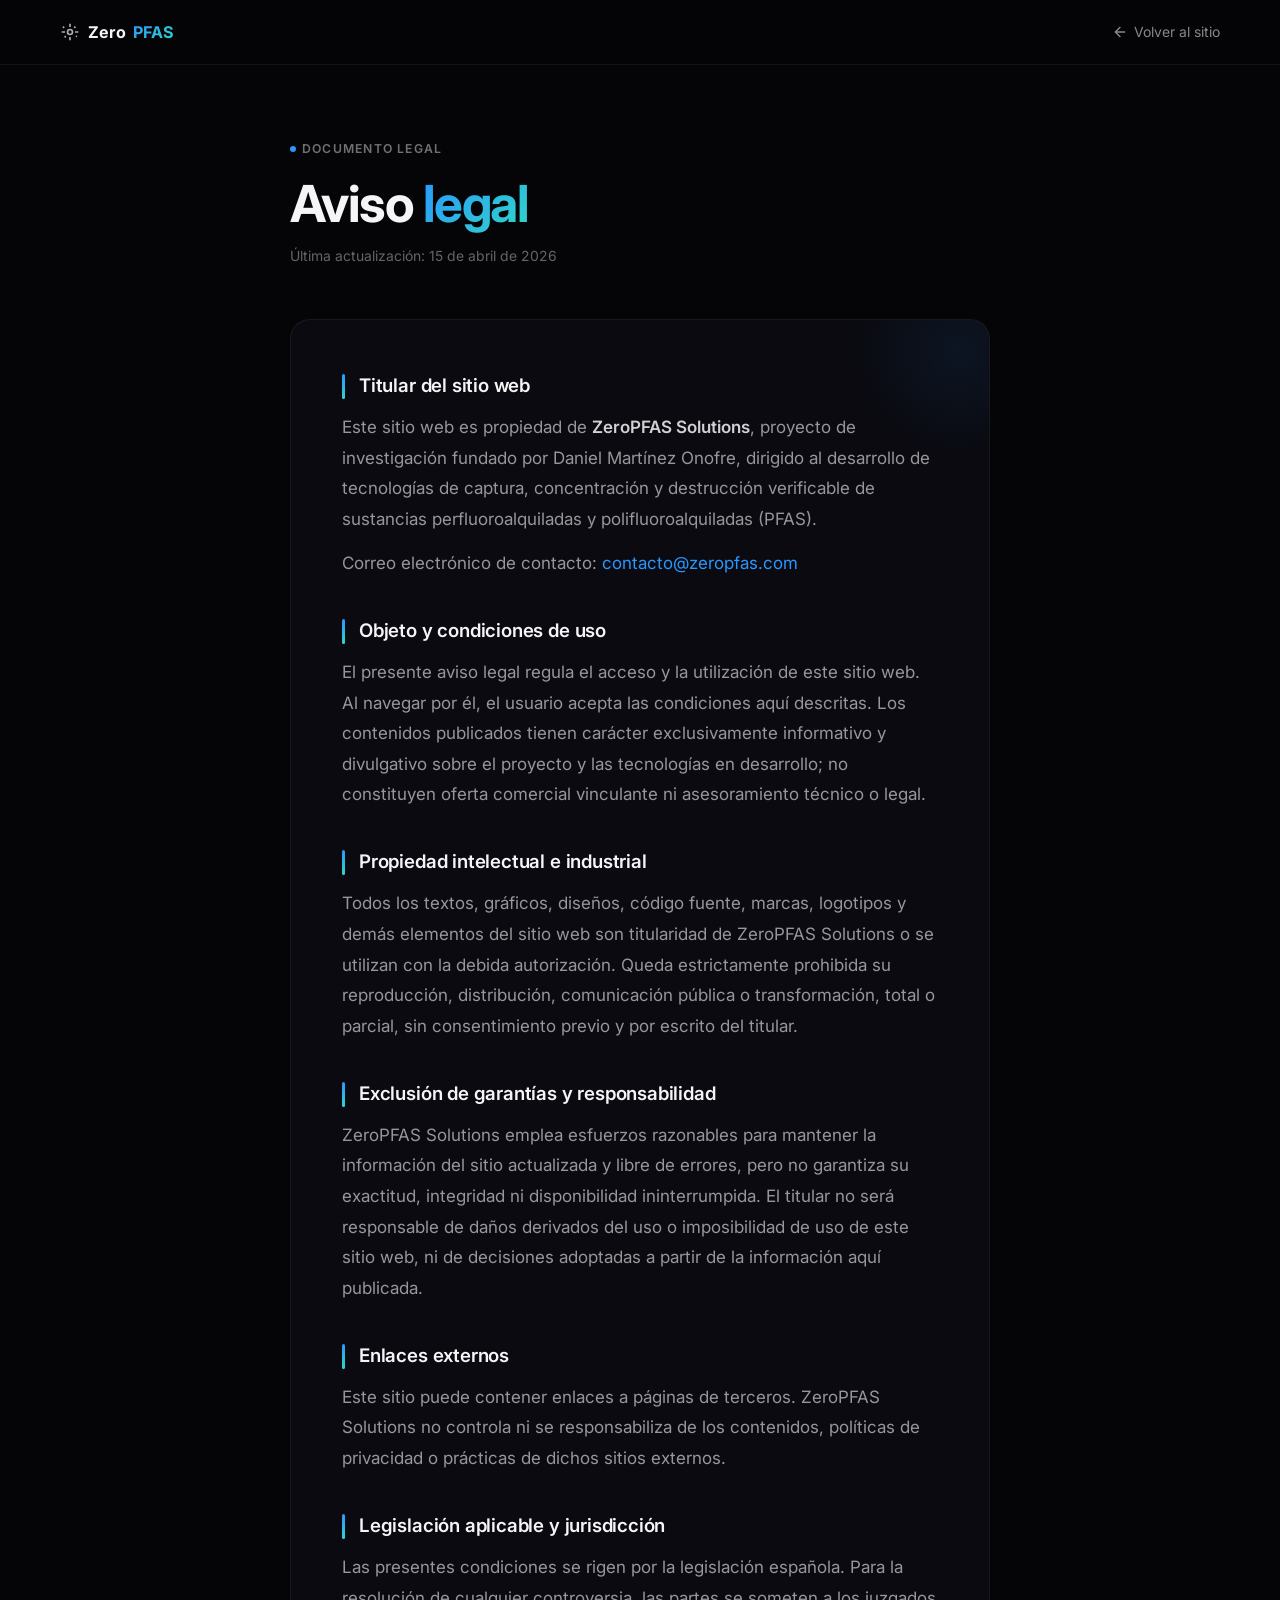
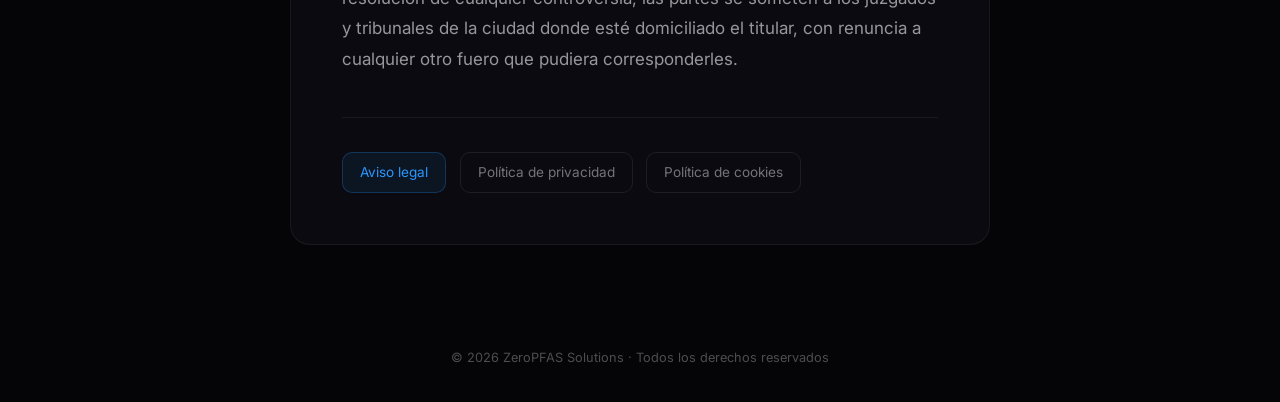
==== aviso-legal.html @ 049c4868 "Cambios" ====
<!DOCTYPE html>
<html lang="es">
<head>
  <meta charset="UTF-8">
  <meta name="viewport" content="width=device-width, initial-scale=1.0">
  <title>Aviso Legal — ZeroPFAS Solutions</title>
  <meta name="description" content="Aviso legal, condiciones de uso y propiedad intelectual de ZeroPFAS Solutions.">
  <meta name="theme-color" content="#050508">
  <link rel="icon" href="data:image/svg+xml,<svg xmlns='http://www.w3.org/2000/svg' viewBox='0 0 100 100'><text y='.9em' font-size='90'>💧</text></svg>">
  <link rel="preconnect" href="https://fonts.googleapis.com">
  <link rel="preconnect" href="https://fonts.gstatic.com" crossorigin>
  <link href="https://fonts.googleapis.com/css2?family=Inter:wght@300;400;500;600;700&display=swap" rel="stylesheet">
  <style>
    *, *::before, *::after { box-sizing: border-box; margin: 0; padding: 0; }
    html { scroll-behavior: smooth; font-size: 17px; -webkit-font-smoothing: antialiased; }
    body { font-family: 'Inter', -apple-system, BlinkMacSystemFont, sans-serif; background: #050508; color: #f5f5f7; line-height: 1.65; overflow-x: hidden; }
    a { color: inherit; text-decoration: none; }

    /* — Navbar mini — */
    .legal-nav { position: fixed; top: 0; left: 0; width: 100%; z-index: 100; background: rgba(5,5,8,.82); backdrop-filter: blur(18px); -webkit-backdrop-filter: blur(18px); border-bottom: 1px solid rgba(255,255,255,.06); }
    .legal-nav__inner { max-width: 1240px; margin: 0 auto; padding: 0 clamp(20px,4vw,40px); height: 64px; display: flex; align-items: center; justify-content: space-between; }
    .legal-nav__logo { display: flex; align-items: center; gap: 8px; font-weight: 700; font-size: .95rem; letter-spacing: -.01em; }
    .legal-nav__logo svg { opacity: .7; }
    .legal-nav__logo .zero { color: #f5f5f7; }
    .legal-nav__logo .pfas { background: linear-gradient(135deg, #2997ff, #30d5c8); -webkit-background-clip: text; -webkit-text-fill-color: transparent; background-clip: text; }
    .legal-nav__back { font-size: .82rem; color: rgba(245,245,247,.55); transition: color .2s; display: flex; align-items: center; gap: 6px; }
    .legal-nav__back:hover { color: #f5f5f7; }
    .legal-nav__back svg { transition: transform .2s; }
    .legal-nav__back:hover svg { transform: translateX(-3px); }

    /* — Layout — */
    .legal-wrap { max-width: 780px; margin: 0 auto; padding: calc(64px + 4rem) clamp(20px,4vw,40px) 4rem; }

    /* — Header — */
    .legal-header { margin-bottom: 3rem; }
    .legal-header__badge { display: inline-flex; align-items: center; gap: 6px; font-size: .72rem; font-weight: 600; text-transform: uppercase; letter-spacing: .1em; color: rgba(245,245,247,.45); margin-bottom: 1rem; }
    .legal-header__badge::before { content: ''; width: 6px; height: 6px; border-radius: 50%; background: #2997ff; }
    .legal-header h1 { font-size: clamp(2rem, 5vw, 3rem); font-weight: 700; letter-spacing: -.03em; line-height: 1.1; margin-bottom: .75rem; }
    .legal-header h1 span { background: linear-gradient(135deg, #2997ff, #30d5c8); -webkit-background-clip: text; -webkit-text-fill-color: transparent; background-clip: text; }
    .legal-header__date { font-size: .82rem; color: rgba(245,245,247,.4); }

    /* — Content card — */
    .legal-card { background: rgba(14,14,22,.65); border: 1px solid rgba(255,255,255,.06); border-radius: 20px; padding: clamp(2rem,4vw,3rem); position: relative; overflow: hidden; }
    .legal-card::before { content: ''; position: absolute; top: -80px; right: -80px; width: 220px; height: 220px; background: radial-gradient(circle, rgba(41,151,255,.08) 0%, transparent 70%); pointer-events: none; }
    .legal-card h2 { font-size: 1.1rem; font-weight: 600; color: #f5f5f7; margin: 2.2rem 0 .6rem; letter-spacing: -.01em; position: relative; padding-left: 1rem; }
    .legal-card h2::before { content: ''; position: absolute; left: 0; top: 3px; width: 3px; height: calc(100% - 6px); border-radius: 2px; background: linear-gradient(180deg, #2997ff, #30d5c8); }
    .legal-card h2:first-child { margin-top: 0; }
    .legal-card p { color: rgba(245,245,247,.6); line-height: 1.8; margin-bottom: .8rem; }
    .legal-card ul { margin: .5rem 0 1rem 1.2rem; }
    .legal-card li { color: rgba(245,245,247,.6); line-height: 1.8; margin-bottom: .4rem; list-style: none; position: relative; padding-left: 1rem; }
    .legal-card li::before { content: ''; position: absolute; left: 0; top: .7em; width: 5px; height: 5px; border-radius: 50%; background: rgba(41,151,255,.5); }
    .legal-card a { color: #2997ff; transition: color .2s; }
    .legal-card a:hover { color: #30d5c8; }
    .legal-card strong { color: rgba(245,245,247,.85); font-weight: 600; }

    /* — Cross-links — */
    .legal-links { display: flex; flex-wrap: wrap; gap: .8rem; margin-top: 2.5rem; padding-top: 2rem; border-top: 1px solid rgba(255,255,255,.06); }
    .legal-links a { font-size: .8rem; color: rgba(245,245,247,.45); padding: .5rem 1rem; border: 1px solid rgba(255,255,255,.08); border-radius: 10px; transition: all .25s; }
    .legal-links a:hover { color: #f5f5f7; border-color: rgba(41,151,255,.3); background: rgba(41,151,255,.06); }
    .legal-links a.active { color: #2997ff; border-color: rgba(41,151,255,.25); background: rgba(41,151,255,.08); pointer-events: none; }

    /* — Footer mini — */
    .legal-footer { text-align: center; padding: 2rem 1rem; font-size: .75rem; color: rgba(245,245,247,.3); }
  </style>
</head>
<body>

<!-- Navbar -->
<nav class="legal-nav">
  <div class="legal-nav__inner">
    <a href="index.html" class="legal-nav__logo">
      <svg width="20" height="20" viewBox="0 0 24 24" fill="none" stroke="currentColor" stroke-width="2"><circle cx="12" cy="12" r="3"/><path d="M12 2v4m0 12v4M2 12h4m12 0h4m-3.5-6.5L17 7m-10 10-1.5 1.5M20.5 17.5 19 17M5 7 3.5 5.5"/></svg>
      <span class="zero">Zero</span><span class="pfas">PFAS</span>
    </a>
    <a href="index.html" class="legal-nav__back">
      <svg width="16" height="16" viewBox="0 0 24 24" fill="none" stroke="currentColor" stroke-width="2" stroke-linecap="round" stroke-linejoin="round"><path d="M19 12H5m7-7-7 7 7 7"/></svg>
      Volver al sitio
    </a>
  </div>
</nav>

<main class="legal-wrap">
  <!-- Header -->
  <header class="legal-header">
    <div class="legal-header__badge">Documento legal</div>
    <h1>Aviso <span>legal</span></h1>
    <p class="legal-header__date">Última actualización: 15 de abril de 2026</p>
  </header>

  <!-- Content -->
  <div class="legal-card">
    <h2>Titular del sitio web</h2>
    <p>Este sitio web es propiedad de <strong>ZeroPFAS Solutions</strong>, proyecto de investigación fundado por Daniel Martínez Onofre, dirigido al desarrollo de tecnologías de captura, concentración y destrucción verificable de sustancias perfluoroalquiladas y polifluoroalquiladas (PFAS).</p>
    <p>Correo electrónico de contacto: <a href="mailto:contacto@zeropfas.com">contacto@zeropfas.com</a></p>

    <h2>Objeto y condiciones de uso</h2>
    <p>El presente aviso legal regula el acceso y la utilización de este sitio web. Al navegar por él, el usuario acepta las condiciones aquí descritas. Los contenidos publicados tienen carácter exclusivamente informativo y divulgativo sobre el proyecto y las tecnologías en desarrollo; no constituyen oferta comercial vinculante ni asesoramiento técnico o legal.</p>

    <h2>Propiedad intelectual e industrial</h2>
    <p>Todos los textos, gráficos, diseños, código fuente, marcas, logotipos y demás elementos del sitio web son titularidad de ZeroPFAS Solutions o se utilizan con la debida autorización. Queda estrictamente prohibida su reproducción, distribución, comunicación pública o transformación, total o parcial, sin consentimiento previo y por escrito del titular.</p>

    <h2>Exclusión de garantías y responsabilidad</h2>
    <p>ZeroPFAS Solutions emplea esfuerzos razonables para mantener la información del sitio actualizada y libre de errores, pero no garantiza su exactitud, integridad ni disponibilidad ininterrumpida. El titular no será responsable de daños derivados del uso o imposibilidad de uso de este sitio web, ni de decisiones adoptadas a partir de la información aquí publicada.</p>

    <h2>Enlaces externos</h2>
    <p>Este sitio puede contener enlaces a páginas de terceros. ZeroPFAS Solutions no controla ni se responsabiliza de los contenidos, políticas de privacidad o prácticas de dichos sitios externos.</p>

    <h2>Legislación aplicable y jurisdicción</h2>
    <p>Las presentes condiciones se rigen por la legislación española. Para la resolución de cualquier controversia, las partes se someten a los juzgados y tribunales de la ciudad donde esté domiciliado el titular, con renuncia a cualquier otro fuero que pudiera corresponderles.</p>

    <!-- Cross-navigation -->
    <div class="legal-links">
      <a class="active">Aviso legal</a>
      <a href="privacidad.html">Política de privacidad</a>
      <a href="cookies.html">Política de cookies</a>
    </div>
  </div>
</main>

<footer class="legal-footer">
  <p>&copy; 2026 ZeroPFAS Solutions · Todos los derechos reservados</p>
</footer>

</body>
</html>
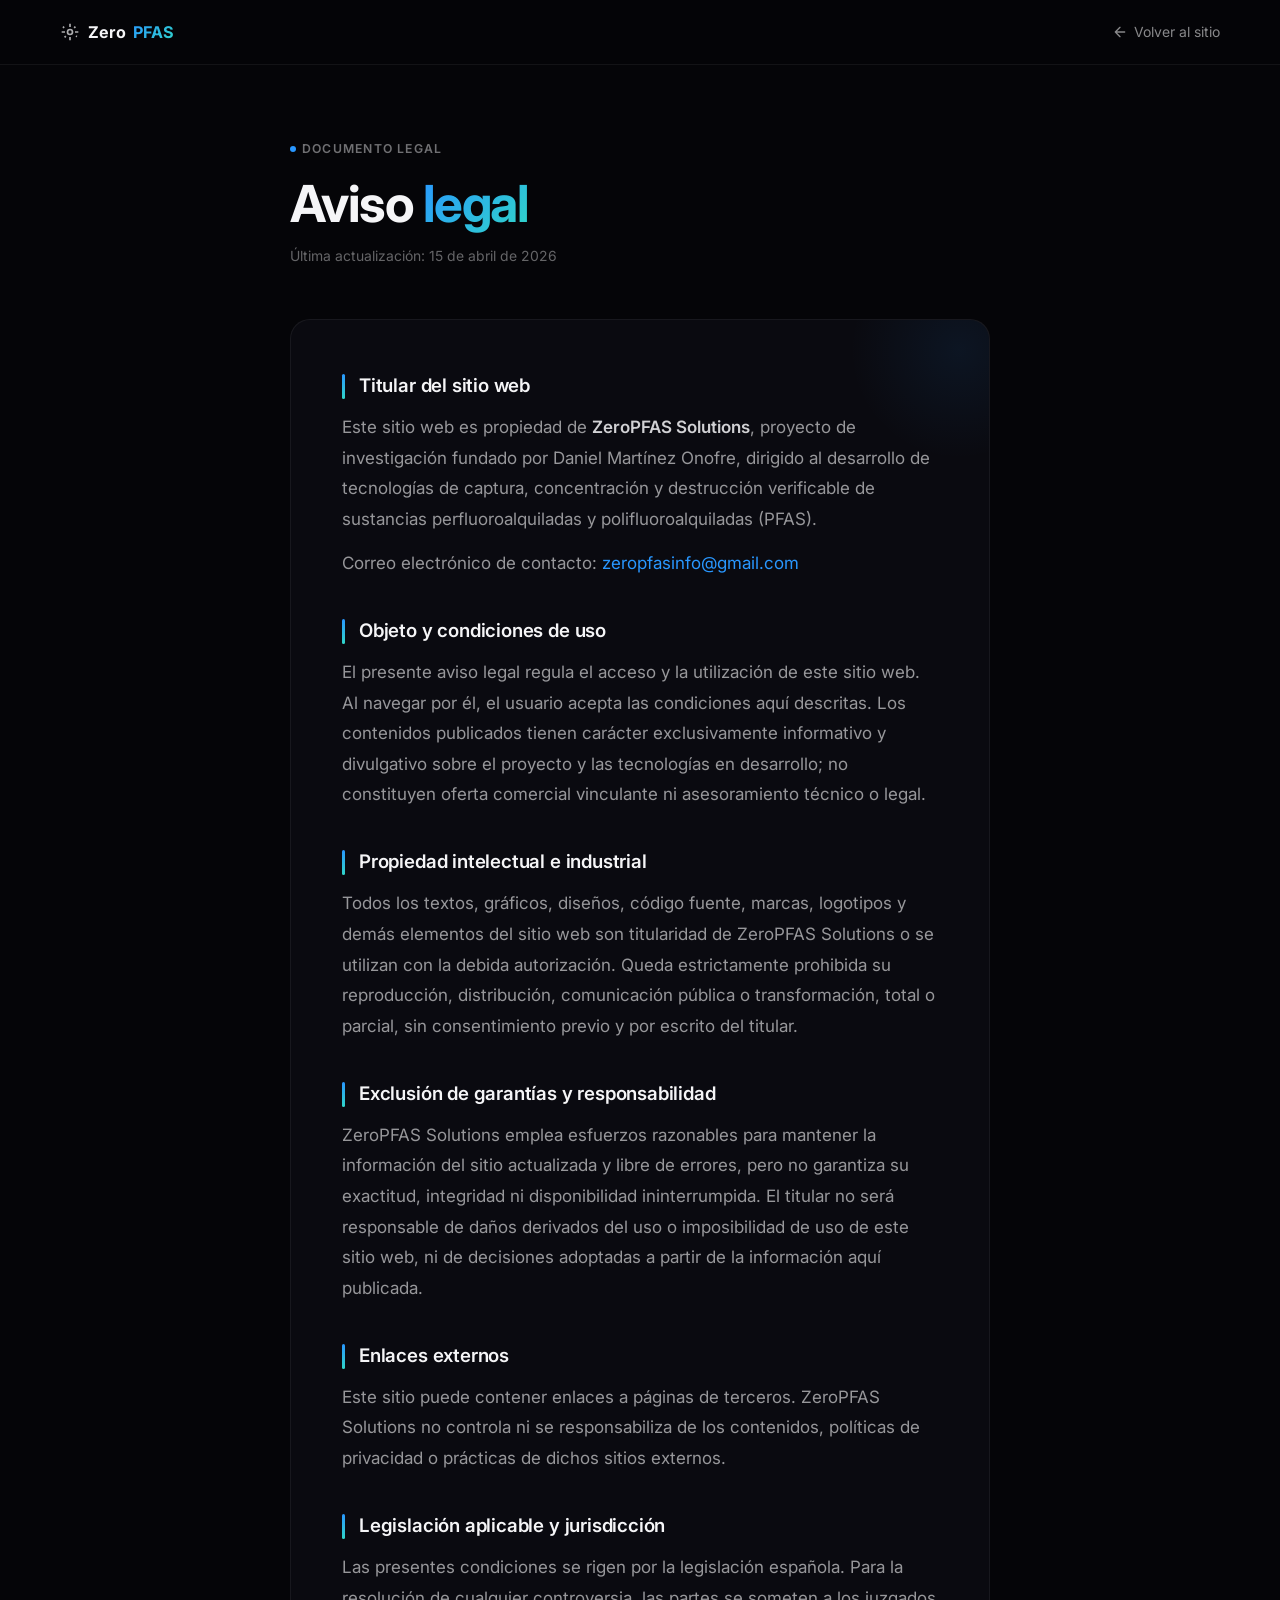
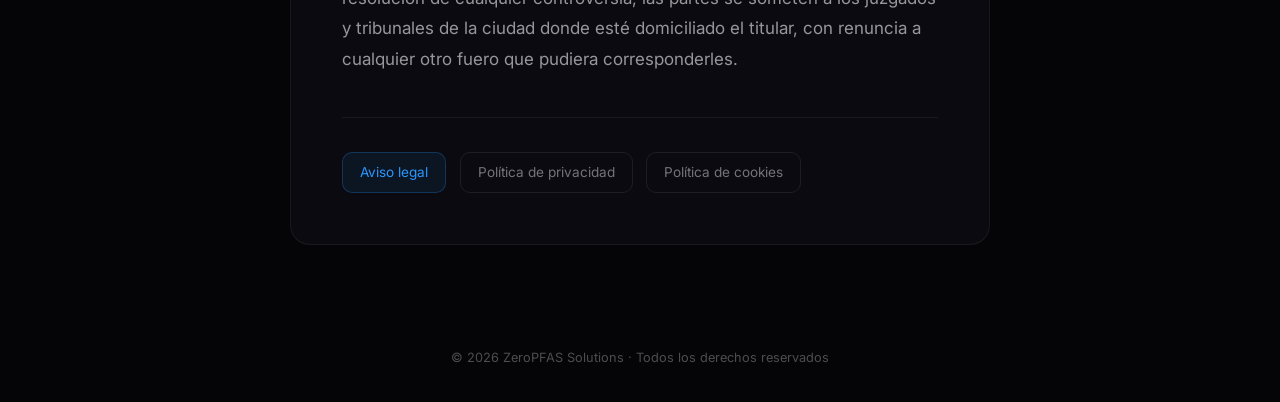
==== commit 51a281bf: "Estetica" ====
--- a/aviso-legal.html
+++ b/aviso-legal.html
@@ -91,7 +91,7 @@
   <div class="legal-card">
     <h2>Titular del sitio web</h2>
     <p>Este sitio web es propiedad de <strong>ZeroPFAS Solutions</strong>, proyecto de investigación fundado por Daniel Martínez Onofre, dirigido al desarrollo de tecnologías de captura, concentración y destrucción verificable de sustancias perfluoroalquiladas y polifluoroalquiladas (PFAS).</p>
-    <p>Correo electrónico de contacto: <a href="mailto:contacto@zeropfas.com">contacto@zeropfas.com</a></p>
+    <p>Correo electrónico de contacto: <a href="mailto:zeropfasinfo@gmail.com">zeropfasinfo@gmail.com</a></p>
 
     <h2>Objeto y condiciones de uso</h2>
     <p>El presente aviso legal regula el acceso y la utilización de este sitio web. Al navegar por él, el usuario acepta las condiciones aquí descritas. Los contenidos publicados tienen carácter exclusivamente informativo y divulgativo sobre el proyecto y las tecnologías en desarrollo; no constituyen oferta comercial vinculante ni asesoramiento técnico o legal.</p>
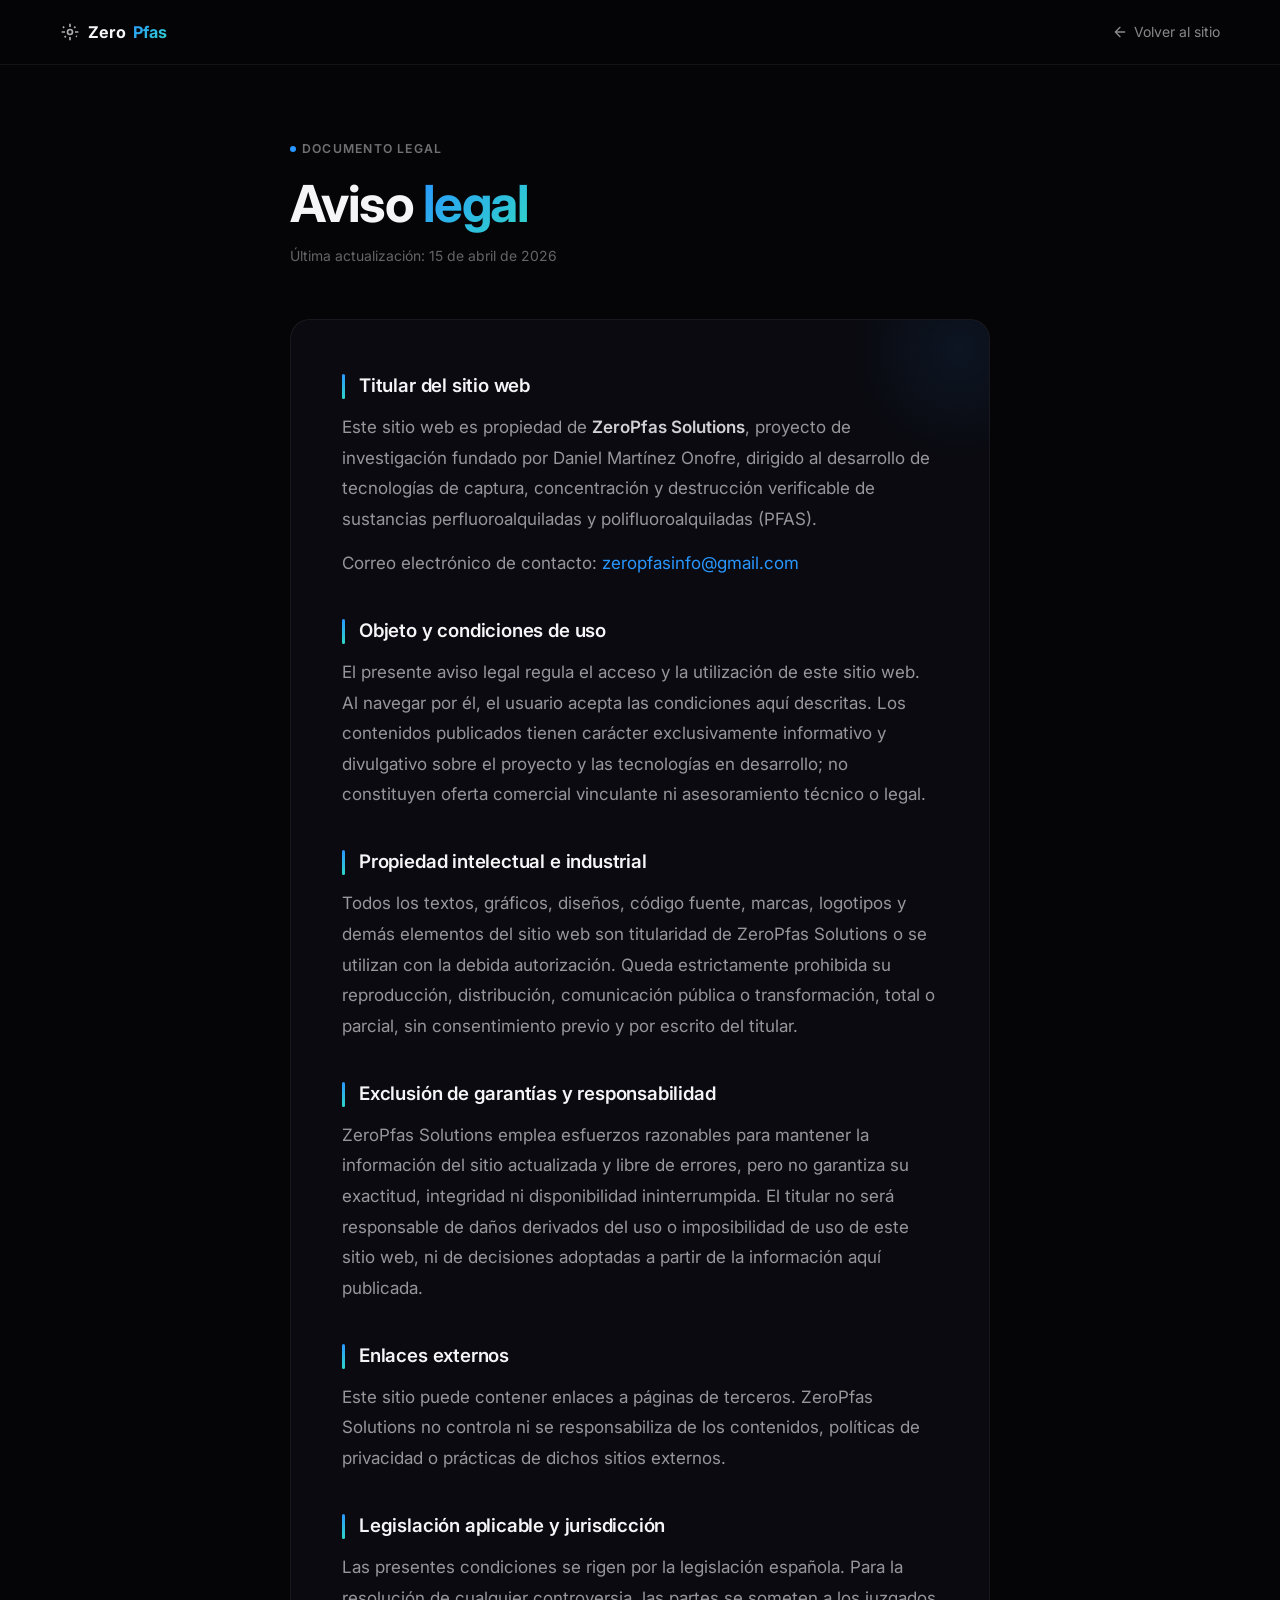
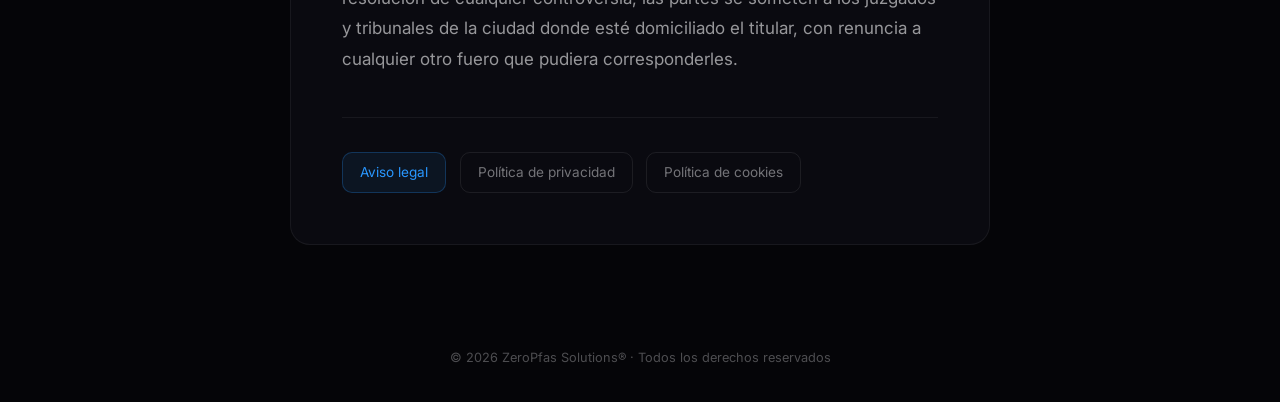
==== commit abb4d427: "Info nueva" ====
--- a/aviso-legal.html
+++ b/aviso-legal.html
@@ -3,8 +3,8 @@
 <head>
   <meta charset="UTF-8">
   <meta name="viewport" content="width=device-width, initial-scale=1.0">
-  <title>Aviso Legal — ZeroPFAS Solutions</title>
-  <meta name="description" content="Aviso legal, condiciones de uso y propiedad intelectual de ZeroPFAS Solutions.">
+  <title>Aviso Legal — ZeroPfas Solutions</title>
+  <meta name="description" content="Aviso legal, condiciones de uso y propiedad intelectual de ZeroPfas Solutions.">
   <meta name="theme-color" content="#050508">
   <link rel="icon" href="data:image/svg+xml,<svg xmlns='http://www.w3.org/2000/svg' viewBox='0 0 100 100'><text y='.9em' font-size='90'>💧</text></svg>">
   <link rel="preconnect" href="https://fonts.googleapis.com">
@@ -70,7 +70,7 @@
   <div class="legal-nav__inner">
     <a href="index.html" class="legal-nav__logo">
       <svg width="20" height="20" viewBox="0 0 24 24" fill="none" stroke="currentColor" stroke-width="2"><circle cx="12" cy="12" r="3"/><path d="M12 2v4m0 12v4M2 12h4m12 0h4m-3.5-6.5L17 7m-10 10-1.5 1.5M20.5 17.5 19 17M5 7 3.5 5.5"/></svg>
-      <span class="zero">Zero</span><span class="pfas">PFAS</span>
+      <span class="zero">Zero</span><span class="pfas">Pfas</span>
     </a>
     <a href="index.html" class="legal-nav__back">
       <svg width="16" height="16" viewBox="0 0 24 24" fill="none" stroke="currentColor" stroke-width="2" stroke-linecap="round" stroke-linejoin="round"><path d="M19 12H5m7-7-7 7 7 7"/></svg>
@@ -90,20 +90,20 @@
   <!-- Content -->
   <div class="legal-card">
     <h2>Titular del sitio web</h2>
-    <p>Este sitio web es propiedad de <strong>ZeroPFAS Solutions</strong>, proyecto de investigación fundado por Daniel Martínez Onofre, dirigido al desarrollo de tecnologías de captura, concentración y destrucción verificable de sustancias perfluoroalquiladas y polifluoroalquiladas (PFAS).</p>
+    <p>Este sitio web es propiedad de <strong>ZeroPfas Solutions</strong>, proyecto de investigación fundado por Daniel Martínez Onofre, dirigido al desarrollo de tecnologías de captura, concentración y destrucción verificable de sustancias perfluoroalquiladas y polifluoroalquiladas (PFAS).</p>
     <p>Correo electrónico de contacto: <a href="mailto:zeropfasinfo@gmail.com">zeropfasinfo@gmail.com</a></p>
 
     <h2>Objeto y condiciones de uso</h2>
     <p>El presente aviso legal regula el acceso y la utilización de este sitio web. Al navegar por él, el usuario acepta las condiciones aquí descritas. Los contenidos publicados tienen carácter exclusivamente informativo y divulgativo sobre el proyecto y las tecnologías en desarrollo; no constituyen oferta comercial vinculante ni asesoramiento técnico o legal.</p>
 
     <h2>Propiedad intelectual e industrial</h2>
-    <p>Todos los textos, gráficos, diseños, código fuente, marcas, logotipos y demás elementos del sitio web son titularidad de ZeroPFAS Solutions o se utilizan con la debida autorización. Queda estrictamente prohibida su reproducción, distribución, comunicación pública o transformación, total o parcial, sin consentimiento previo y por escrito del titular.</p>
+    <p>Todos los textos, gráficos, diseños, código fuente, marcas, logotipos y demás elementos del sitio web son titularidad de ZeroPfas Solutions o se utilizan con la debida autorización. Queda estrictamente prohibida su reproducción, distribución, comunicación pública o transformación, total o parcial, sin consentimiento previo y por escrito del titular.</p>
 
     <h2>Exclusión de garantías y responsabilidad</h2>
-    <p>ZeroPFAS Solutions emplea esfuerzos razonables para mantener la información del sitio actualizada y libre de errores, pero no garantiza su exactitud, integridad ni disponibilidad ininterrumpida. El titular no será responsable de daños derivados del uso o imposibilidad de uso de este sitio web, ni de decisiones adoptadas a partir de la información aquí publicada.</p>
+    <p>ZeroPfas Solutions emplea esfuerzos razonables para mantener la información del sitio actualizada y libre de errores, pero no garantiza su exactitud, integridad ni disponibilidad ininterrumpida. El titular no será responsable de daños derivados del uso o imposibilidad de uso de este sitio web, ni de decisiones adoptadas a partir de la información aquí publicada.</p>
 
     <h2>Enlaces externos</h2>
-    <p>Este sitio puede contener enlaces a páginas de terceros. ZeroPFAS Solutions no controla ni se responsabiliza de los contenidos, políticas de privacidad o prácticas de dichos sitios externos.</p>
+    <p>Este sitio puede contener enlaces a páginas de terceros. ZeroPfas Solutions no controla ni se responsabiliza de los contenidos, políticas de privacidad o prácticas de dichos sitios externos.</p>
 
     <h2>Legislación aplicable y jurisdicción</h2>
     <p>Las presentes condiciones se rigen por la legislación española. Para la resolución de cualquier controversia, las partes se someten a los juzgados y tribunales de la ciudad donde esté domiciliado el titular, con renuncia a cualquier otro fuero que pudiera corresponderles.</p>
@@ -118,7 +118,7 @@
 </main>
 
 <footer class="legal-footer">
-  <p>&copy; 2026 ZeroPFAS Solutions · Todos los derechos reservados</p>
+  <p>&copy; 2026 ZeroPfas Solutions&reg; · Todos los derechos reservados</p>
 </footer>
 
 </body>
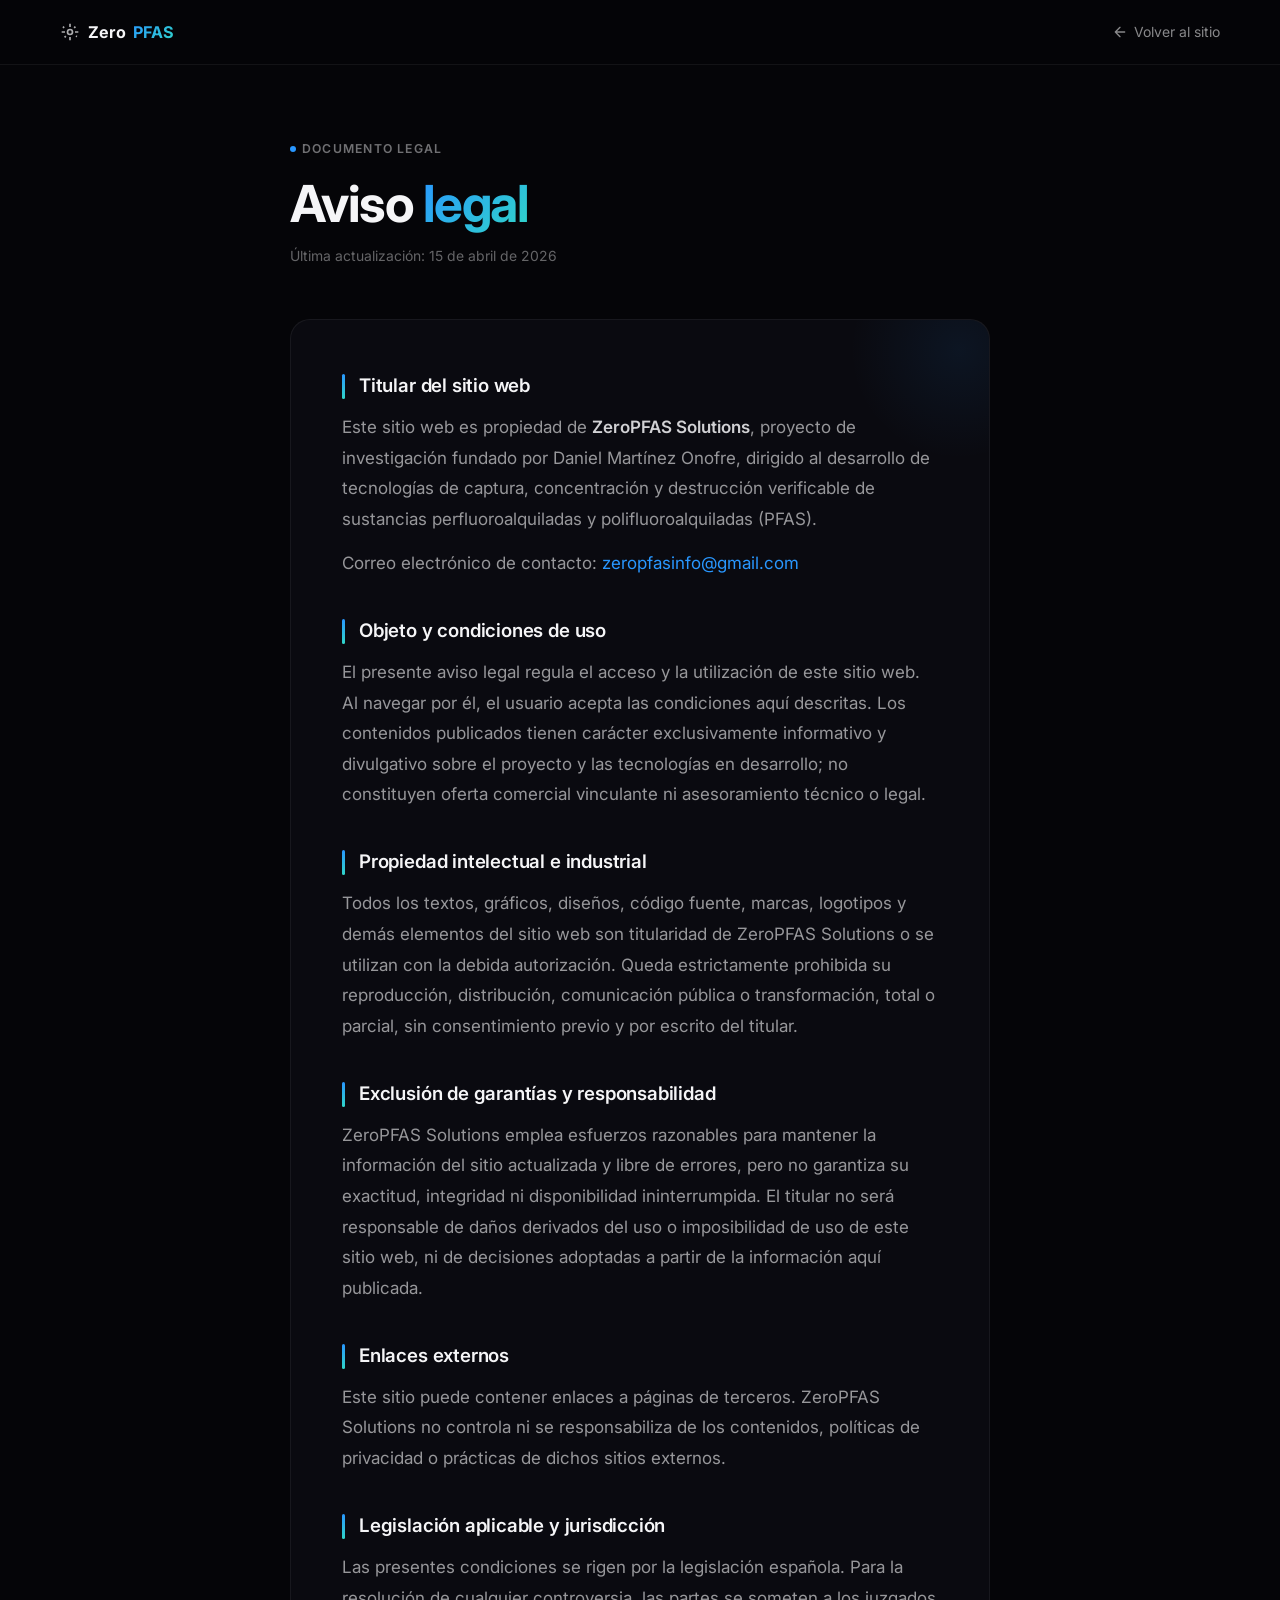
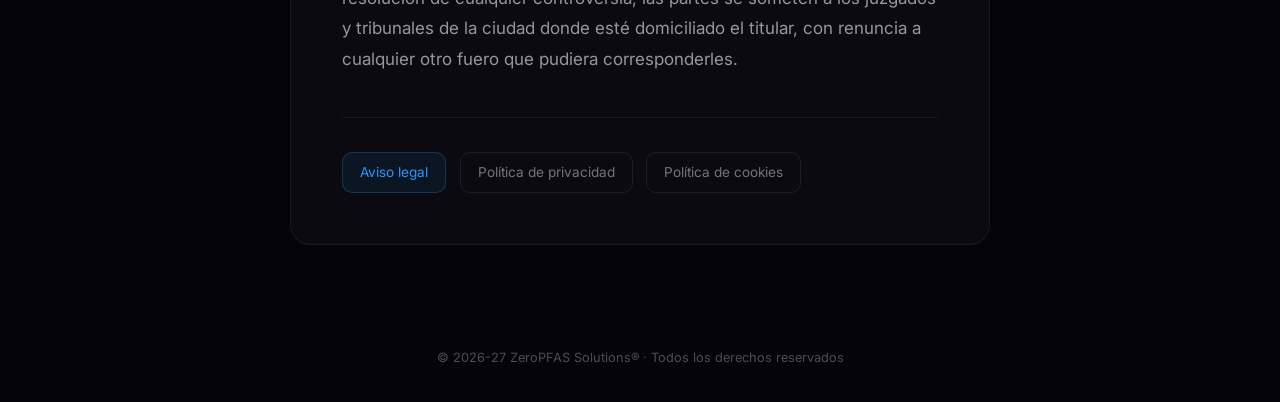
==== commit 27e56386: "XXX" ====
--- a/aviso-legal.html
+++ b/aviso-legal.html
@@ -3,8 +3,8 @@
 <head>
   <meta charset="UTF-8">
   <meta name="viewport" content="width=device-width, initial-scale=1.0">
-  <title>Aviso Legal — ZeroPfas Solutions</title>
-  <meta name="description" content="Aviso legal, condiciones de uso y propiedad intelectual de ZeroPfas Solutions.">
+  <title>Aviso Legal — ZeroPFAS Solutions</title>
+  <meta name="description" content="Aviso legal, condiciones de uso y propiedad intelectual de ZeroPFAS Solutions.">
   <meta name="theme-color" content="#050508">
   <link rel="icon" href="data:image/svg+xml,<svg xmlns='http://www.w3.org/2000/svg' viewBox='0 0 100 100'><text y='.9em' font-size='90'>💧</text></svg>">
   <link rel="preconnect" href="https://fonts.googleapis.com">
@@ -70,7 +70,7 @@
   <div class="legal-nav__inner">
     <a href="index.html" class="legal-nav__logo">
       <svg width="20" height="20" viewBox="0 0 24 24" fill="none" stroke="currentColor" stroke-width="2"><circle cx="12" cy="12" r="3"/><path d="M12 2v4m0 12v4M2 12h4m12 0h4m-3.5-6.5L17 7m-10 10-1.5 1.5M20.5 17.5 19 17M5 7 3.5 5.5"/></svg>
-      <span class="zero">Zero</span><span class="pfas">Pfas</span>
+      <span class="zero">Zero</span><span class="pfas">PFAS</span>
     </a>
     <a href="index.html" class="legal-nav__back">
       <svg width="16" height="16" viewBox="0 0 24 24" fill="none" stroke="currentColor" stroke-width="2" stroke-linecap="round" stroke-linejoin="round"><path d="M19 12H5m7-7-7 7 7 7"/></svg>
@@ -90,20 +90,20 @@
   <!-- Content -->
   <div class="legal-card">
     <h2>Titular del sitio web</h2>
-    <p>Este sitio web es propiedad de <strong>ZeroPfas Solutions</strong>, proyecto de investigación fundado por Daniel Martínez Onofre, dirigido al desarrollo de tecnologías de captura, concentración y destrucción verificable de sustancias perfluoroalquiladas y polifluoroalquiladas (PFAS).</p>
+    <p>Este sitio web es propiedad de <strong>ZeroPFAS Solutions</strong>, proyecto de investigación fundado por Daniel Martínez Onofre, dirigido al desarrollo de tecnologías de captura, concentración y destrucción verificable de sustancias perfluoroalquiladas y polifluoroalquiladas (PFAS).</p>
     <p>Correo electrónico de contacto: <a href="mailto:zeropfasinfo@gmail.com">zeropfasinfo@gmail.com</a></p>
 
     <h2>Objeto y condiciones de uso</h2>
     <p>El presente aviso legal regula el acceso y la utilización de este sitio web. Al navegar por él, el usuario acepta las condiciones aquí descritas. Los contenidos publicados tienen carácter exclusivamente informativo y divulgativo sobre el proyecto y las tecnologías en desarrollo; no constituyen oferta comercial vinculante ni asesoramiento técnico o legal.</p>
 
     <h2>Propiedad intelectual e industrial</h2>
-    <p>Todos los textos, gráficos, diseños, código fuente, marcas, logotipos y demás elementos del sitio web son titularidad de ZeroPfas Solutions o se utilizan con la debida autorización. Queda estrictamente prohibida su reproducción, distribución, comunicación pública o transformación, total o parcial, sin consentimiento previo y por escrito del titular.</p>
+    <p>Todos los textos, gráficos, diseños, código fuente, marcas, logotipos y demás elementos del sitio web son titularidad de ZeroPFAS Solutions o se utilizan con la debida autorización. Queda estrictamente prohibida su reproducción, distribución, comunicación pública o transformación, total o parcial, sin consentimiento previo y por escrito del titular.</p>
 
     <h2>Exclusión de garantías y responsabilidad</h2>
-    <p>ZeroPfas Solutions emplea esfuerzos razonables para mantener la información del sitio actualizada y libre de errores, pero no garantiza su exactitud, integridad ni disponibilidad ininterrumpida. El titular no será responsable de daños derivados del uso o imposibilidad de uso de este sitio web, ni de decisiones adoptadas a partir de la información aquí publicada.</p>
+    <p>ZeroPFAS Solutions emplea esfuerzos razonables para mantener la información del sitio actualizada y libre de errores, pero no garantiza su exactitud, integridad ni disponibilidad ininterrumpida. El titular no será responsable de daños derivados del uso o imposibilidad de uso de este sitio web, ni de decisiones adoptadas a partir de la información aquí publicada.</p>
 
     <h2>Enlaces externos</h2>
-    <p>Este sitio puede contener enlaces a páginas de terceros. ZeroPfas Solutions no controla ni se responsabiliza de los contenidos, políticas de privacidad o prácticas de dichos sitios externos.</p>
+    <p>Este sitio puede contener enlaces a páginas de terceros. ZeroPFAS Solutions no controla ni se responsabiliza de los contenidos, políticas de privacidad o prácticas de dichos sitios externos.</p>
 
     <h2>Legislación aplicable y jurisdicción</h2>
     <p>Las presentes condiciones se rigen por la legislación española. Para la resolución de cualquier controversia, las partes se someten a los juzgados y tribunales de la ciudad donde esté domiciliado el titular, con renuncia a cualquier otro fuero que pudiera corresponderles.</p>
@@ -118,7 +118,7 @@
 </main>
 
 <footer class="legal-footer">
-  <p>&copy; 2026 ZeroPfas Solutions&reg; · Todos los derechos reservados</p>
+  <p>&copy; 2026-27 ZeroPFAS Solutions&reg; · Todos los derechos reservados</p>
 </footer>
 
 </body>
